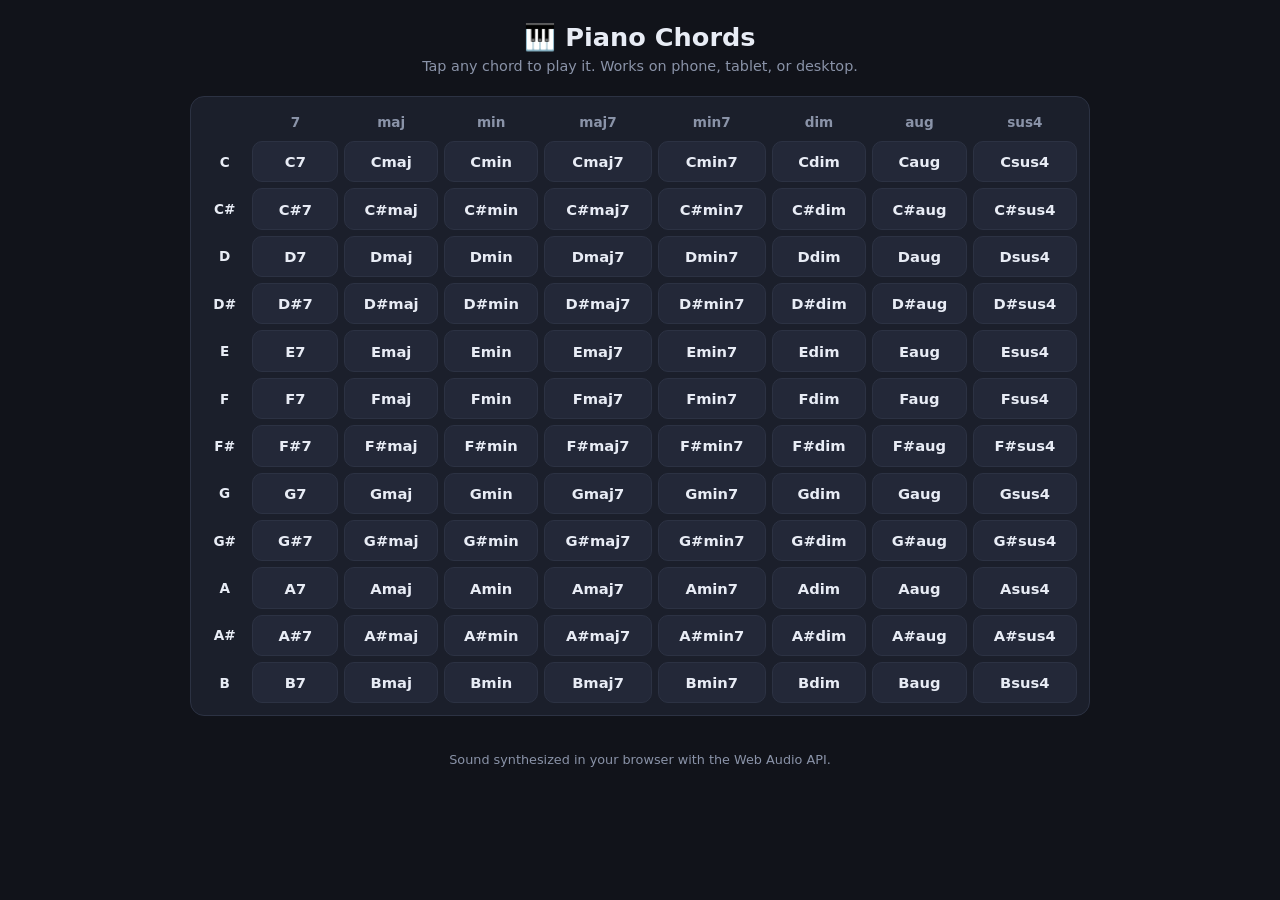
==== docs/index.html @ fda70921 "Add browser web app + GitHub Pages deployment Port the chord engine to the browser so it runs on any" ====
<!DOCTYPE html>
<html lang="en">
<head>
  <meta charset="UTF-8" />
  <meta name="viewport" content="width=device-width, initial-scale=1.0, maximum-scale=1.0, user-scalable=no" />
  <meta name="theme-color" content="#11131a" />
  <title>🎹 Piano Chords</title>
  <meta name="description" content="Tap a chord to hear it — works on any device, no install." />
  <link rel="stylesheet" href="./style.css" />
</head>
<body>
  <header>
    <h1>🎹 Piano Chords</h1>
    <p class="sub">Tap any chord to play it. Works on phone, tablet, or desktop.</p>
  </header>

  <main>
    <div class="grid-wrap">
      <table id="grid" aria-label="Chord grid"></table>
    </div>
  </main>

  <footer>
    <p>Sound synthesized in your browser with the Web Audio API.</p>
  </footer>

  <script type="module" src="./app.js"></script>
</body>
</html>
---- docs/style.css ----
:root {
  --bg: #11131a;
  --panel: #1b1f2b;
  --line: #2c3243;
  --text: #e8ecf5;
  --muted: #8a93a8;
  --accent: #6ea8fe;
  --accent-press: #b7d0ff;
}

* { box-sizing: border-box; }

html, body {
  margin: 0;
  background: var(--bg);
  color: var(--text);
  font-family: system-ui, -apple-system, "Segoe UI", Roboto, sans-serif;
  -webkit-text-size-adjust: 100%;
  -webkit-tap-highlight-color: transparent;
}

header {
  text-align: center;
  padding: 1.4rem 1rem 0.6rem;
}

h1 { margin: 0; font-size: 1.6rem; }
.sub { margin: 0.35rem 0 0; color: var(--muted); font-size: 0.9rem; }

main {
  padding: 0.8rem;
  display: flex;
  justify-content: center;
}

/* Horizontal scroll on narrow screens instead of squashing cells. */
.grid-wrap {
  width: 100%;
  max-width: 900px;
  overflow-x: auto;
  border-radius: 14px;
  border: 1px solid var(--line);
  background: var(--panel);
}

table {
  border-collapse: separate;
  border-spacing: 6px;
  width: 100%;
  padding: 6px;
}

th {
  color: var(--muted);
  font-weight: 600;
  font-size: 0.85rem;
  padding: 0.3rem;
}

th.root {
  color: var(--text);
  position: sticky;
  left: 0;
  background: var(--panel);
  z-index: 1;
}

td.chord {
  text-align: center;
  padding: 0.7rem 0.4rem;
  min-width: 64px;
  background: #232838;
  border: 1px solid var(--line);
  border-radius: 10px;
  font-size: 0.92rem;
  font-weight: 600;
  color: var(--text);
  cursor: pointer;
  user-select: none;
  transition: background 0.12s ease, transform 0.05s ease;
}

td.chord:hover { background: #2b3146; }

td.chord.active {
  background: var(--accent);
  color: #0b1020;
  transform: scale(0.95);
  box-shadow: 0 0 0 2px var(--accent-press);
}

footer {
  text-align: center;
  color: var(--muted);
  font-size: 0.8rem;
  padding: 0.6rem 1rem 1.6rem;
}

@media (max-width: 480px) {
  h1 { font-size: 1.35rem; }
  td.chord { min-width: 56px; padding: 0.6rem 0.3rem; font-size: 0.82rem; }
}
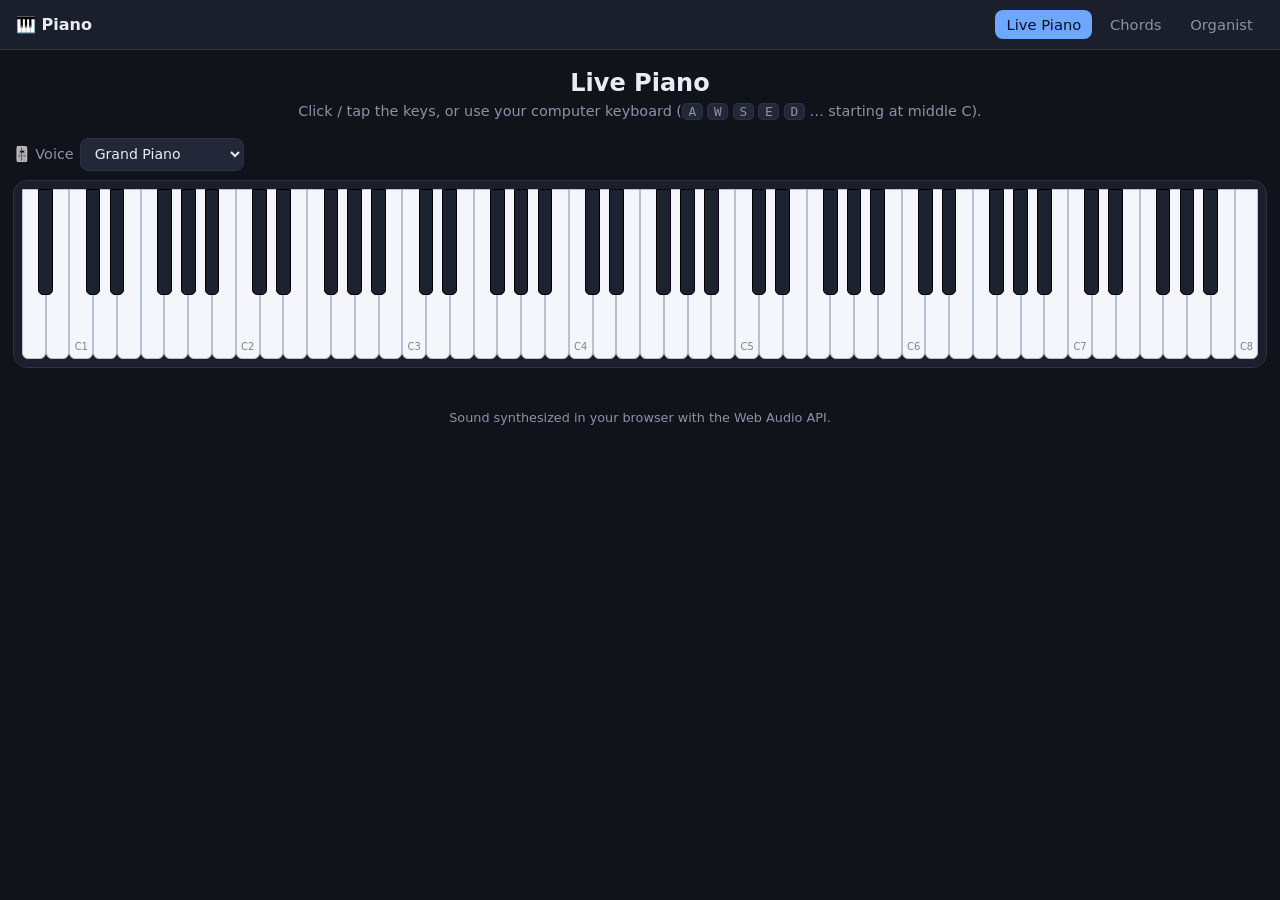
==== commit 0ccb00dd: "Full 88-key keyboard + selectable instrument voices - Keyboard now shows the whole piano (A0..C8) fi" ====
--- a/docs/index.html
+++ b/docs/index.html
@@ -2,28 +2,37 @@
 <html lang="en">
 <head>
   <meta charset="UTF-8" />
-  <meta name="viewport" content="width=device-width, initial-scale=1.0, maximum-scale=1.0, user-scalable=no" />
+  <meta name="viewport" content="width=device-width, initial-scale=1.0" />
   <meta name="theme-color" content="#11131a" />
-  <title>🎹 Piano Chords</title>
-  <meta name="description" content="Tap a chord to hear it — works on any device, no install." />
+  <title>🎹 Live Piano</title>
   <link rel="stylesheet" href="./style.css" />
 </head>
 <body>
+  <nav class="nav">
+    <span class="brand">🎹 Piano</span>
+    <a href="./index.html" class="active">Live Piano</a>
+    <a href="./chords.html">Chords</a>
+    <a href="./organist.html">Organist</a>
+  </nav>
+
   <header>
-    <h1>🎹 Piano Chords</h1>
-    <p class="sub">Tap any chord to play it. Works on phone, tablet, or desktop.</p>
+    <h1>Live Piano</h1>
+    <p class="sub">Click / tap the keys, or use your computer keyboard
+      (<kbd>A</kbd> <kbd>W</kbd> <kbd>S</kbd> <kbd>E</kbd> <kbd>D</kbd> … starting at middle C).</p>
   </header>
 
   <main>
-    <div class="grid-wrap">
-      <table id="grid" aria-label="Chord grid"></table>
+    <div class="controls">
+      <label>🎚️ Voice
+        <select id="voice"></select>
+      </label>
+    </div>
+    <div class="kb-wrap">
+      <div id="keyboard"></div>
     </div>
   </main>
 
-  <footer>
-    <p>Sound synthesized in your browser with the Web Audio API.</p>
-  </footer>
-
-  <script type="module" src="./app.js"></script>
+  <footer><p>Sound synthesized in your browser with the Web Audio API.</p></footer>
+  <script type="module" src="./piano-page.js"></script>
 </body>
 </html>
--- a/docs/style.css
+++ b/docs/style.css
@@ -6,6 +6,7 @@
   --muted: #8a93a8;
   --accent: #6ea8fe;
   --accent-press: #b7d0ff;
+  --warn: #f0a35e;
 }
 
 * { box-sizing: border-box; }
@@ -19,84 +20,157 @@
   -webkit-tap-highlight-color: transparent;
 }
 
-header {
-  text-align: center;
-  padding: 1.4rem 1rem 0.6rem;
+/* --- Nav --------------------------------------------------------------- */
+.nav {
+  display: flex;
+  align-items: center;
+  gap: 0.4rem;
+  padding: 0.6rem 1rem;
+  background: var(--panel);
+  border-bottom: 1px solid var(--line);
+  position: sticky;
+  top: 0;
+  z-index: 10;
+}
+.nav .brand { font-weight: 700; margin-right: auto; }
+.nav a {
+  color: var(--muted);
+  text-decoration: none;
+  padding: 0.4rem 0.7rem;
+  border-radius: 8px;
+  font-size: 0.92rem;
+}
+.nav a:hover { background: #232838; color: var(--text); }
+.nav a.active { background: var(--accent); color: #0b1020; }
+
+header { text-align: center; padding: 1.2rem 1rem 0.4rem; }
+h1 { margin: 0; font-size: 1.5rem; }
+.sub { margin: 0.35rem 0 0; color: var(--muted); font-size: 0.9rem; }
+kbd {
+  background: #232838; border: 1px solid var(--line); border-radius: 5px;
+  padding: 0 0.35rem; font-size: 0.8rem;
 }
 
-h1 { margin: 0; font-size: 1.6rem; }
-.sub { margin: 0.35rem 0 0; color: var(--muted); font-size: 0.9rem; }
+main { padding: 0.8rem; display: flex; flex-direction: column; align-items: center; }
 
-main {
-  padding: 0.8rem;
-  display: flex;
-  justify-content: center;
+/* --- Voice / control selectors --------------------------------------- */
+.controls {
+  width: 100%; max-width: 1300px; margin-bottom: 0.6rem;
+  display: flex; gap: 0.6rem; align-items: center;
+}
+.controls label, .voice-label {
+  display: inline-flex; align-items: center; gap: 0.4rem;
+  color: var(--muted); font-size: 0.9rem;
+}
+select {
+  background: #232838; color: var(--text); border: 1px solid var(--line);
+  border-radius: 8px; padding: 0.4rem 0.6rem; font-family: inherit; font-size: 0.88rem;
 }
 
-/* Horizontal scroll on narrow screens instead of squashing cells. */
+/* --- Chord grid ------------------------------------------------------- */
 .grid-wrap {
-  width: 100%;
-  max-width: 900px;
-  overflow-x: auto;
-  border-radius: 14px;
-  border: 1px solid var(--line);
-  background: var(--panel);
+  width: 100%; max-width: 900px; overflow-x: auto;
+  border-radius: 14px; border: 1px solid var(--line); background: var(--panel);
 }
-
-table {
-  border-collapse: separate;
-  border-spacing: 6px;
-  width: 100%;
-  padding: 6px;
-}
-
-th {
-  color: var(--muted);
-  font-weight: 600;
-  font-size: 0.85rem;
-  padding: 0.3rem;
-}
-
-th.root {
-  color: var(--text);
-  position: sticky;
-  left: 0;
-  background: var(--panel);
-  z-index: 1;
-}
-
+table { border-collapse: separate; border-spacing: 6px; width: 100%; padding: 6px; }
+th { color: var(--muted); font-weight: 600; font-size: 0.85rem; padding: 0.3rem; }
+th.root { color: var(--text); position: sticky; left: 0; background: var(--panel); z-index: 1; }
 td.chord {
-  text-align: center;
-  padding: 0.7rem 0.4rem;
-  min-width: 64px;
-  background: #232838;
-  border: 1px solid var(--line);
-  border-radius: 10px;
-  font-size: 0.92rem;
-  font-weight: 600;
-  color: var(--text);
-  cursor: pointer;
-  user-select: none;
+  text-align: center; padding: 0.7rem 0.4rem; min-width: 64px;
+  background: #232838; border: 1px solid var(--line); border-radius: 10px;
+  font-size: 0.92rem; font-weight: 600; color: var(--text);
+  cursor: pointer; user-select: none;
   transition: background 0.12s ease, transform 0.05s ease;
 }
-
 td.chord:hover { background: #2b3146; }
-
 td.chord.active {
-  background: var(--accent);
-  color: #0b1020;
-  transform: scale(0.95);
+  background: var(--accent); color: #0b1020; transform: scale(0.95);
   box-shadow: 0 0 0 2px var(--accent-press);
 }
 
-footer {
-  text-align: center;
-  color: var(--muted);
-  font-size: 0.8rem;
-  padding: 0.6rem 1rem 1.6rem;
+/* --- Piano keyboard --------------------------------------------------- */
+.kb-wrap {
+  width: 100%; max-width: 1300px;
+  border-radius: 14px; border: 1px solid var(--line); background: var(--panel);
+  padding: 8px;
 }
+.kb {
+  position: relative;
+  display: flex;
+  height: 170px;
+  width: 100%;             /* all keys fit on screen, no horizontal scroll */
+  user-select: none;
+  touch-action: none;
+}
+.key {
+  cursor: pointer;
+  border-radius: 0 0 6px 6px;
+}
+.key.white {
+  flex: 1 0 0;
+  background: #f4f6fb;
+  border: 1px solid #b9c0cf;
+  display: flex; align-items: flex-end; justify-content: center;
+  position: relative; z-index: 1;
+}
+.key.white .label {
+  font-size: 0.62rem; color: #7a8395; margin-bottom: 6px;
+  pointer-events: none;
+}
+.key.black {
+  position: absolute; top: 0; height: 62%;
+  background: #1d2230; border: 1px solid #000; border-radius: 0 0 5px 5px;
+  z-index: 2;
+}
+.key.white.down { background: var(--accent-press); }
+.key.black.down { background: #3a4870; }
+.key.white.playing { background: var(--accent); }
+.key.black.playing { background: #5a7fd6; }
+
+/* --- Organist --------------------------------------------------------- */
+.organist { gap: 1rem; }
+.transport {
+  display: flex; align-items: center; gap: 0.8rem; flex-wrap: wrap;
+  width: 100%; max-width: 1100px;
+}
+.status { color: var(--muted); font-size: 0.9rem; }
+.btn {
+  background: #232838; color: var(--text); border: 1px solid var(--line);
+  border-radius: 9px; padding: 0.5rem 0.9rem; font-size: 0.9rem;
+  font-weight: 600; cursor: pointer;
+}
+.btn:hover { background: #2b3146; }
+.btn.primary { background: var(--accent); color: #0b1020; border-color: transparent; }
+
+.cards {
+  display: grid; gap: 1rem; width: 100%; max-width: 1100px;
+  grid-template-columns: repeat(auto-fit, minmax(240px, 1fr));
+}
+.card {
+  background: var(--panel); border: 1px solid var(--line);
+  border-radius: 14px; padding: 1rem;
+}
+.card h2 { margin: 0 0 0.4rem; font-size: 1.05rem; }
+.card p { margin: 0 0 0.7rem; color: var(--muted); font-size: 0.85rem; }
+.card code {
+  background: #232838; padding: 0 0.3rem; border-radius: 4px; font-size: 0.82rem;
+}
+.card select, .card input[type=file], .card textarea {
+  width: 100%; background: #232838; color: var(--text);
+  border: 1px solid var(--line); border-radius: 8px; padding: 0.5rem;
+  margin-bottom: 0.6rem; font-family: inherit; font-size: 0.85rem;
+}
+.card.experimental { border-color: var(--warn); }
+.tag {
+  font-size: 0.65rem; font-weight: 700; padding: 0.1rem 0.45rem;
+  border-radius: 999px; background: var(--accent); color: #0b1020; vertical-align: middle;
+}
+.tag.warn { background: var(--warn); }
+
+footer { text-align: center; color: var(--muted); font-size: 0.8rem; padding: 1rem; }
 
 @media (max-width: 480px) {
-  h1 { font-size: 1.35rem; }
+  h1 { font-size: 1.3rem; }
   td.chord { min-width: 56px; padding: 0.6rem 0.3rem; font-size: 0.82rem; }
+  .kb { height: 150px; }
 }
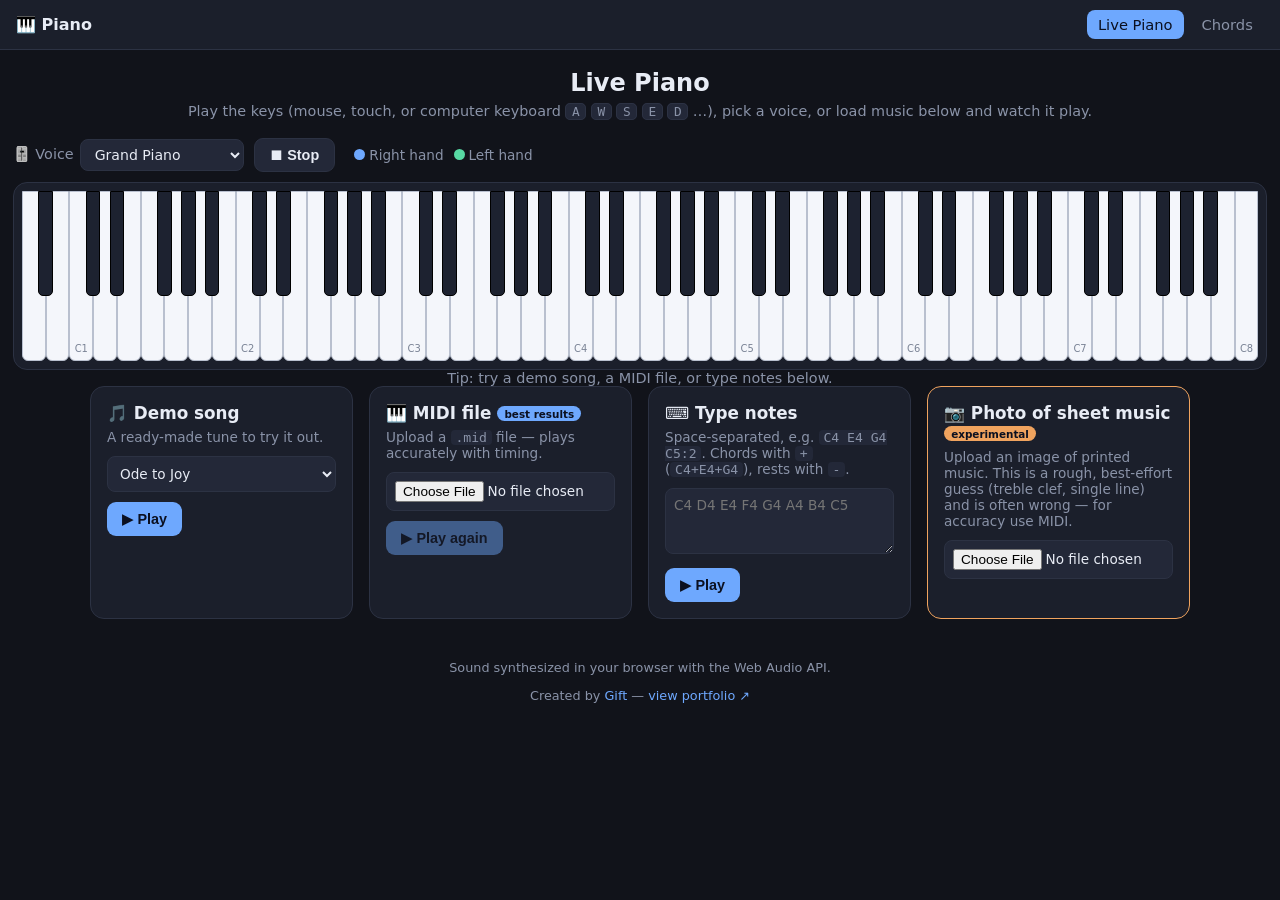
==== commit bc61e02f: "Merge organist into Live Piano; hand colours; credit; MIDI replay guard - Remove the separate Organi" ====
--- a/docs/index.html
+++ b/docs/index.html
@@ -12,27 +12,71 @@
     <span class="brand">🎹 Piano</span>
     <a href="./index.html" class="active">Live Piano</a>
     <a href="./chords.html">Chords</a>
-    <a href="./organist.html">Organist</a>
   </nav>
 
   <header>
     <h1>Live Piano</h1>
-    <p class="sub">Click / tap the keys, or use your computer keyboard
-      (<kbd>A</kbd> <kbd>W</kbd> <kbd>S</kbd> <kbd>E</kbd> <kbd>D</kbd> … starting at middle C).</p>
+    <p class="sub">Play the keys (mouse, touch, or computer keyboard
+      <kbd>A</kbd> <kbd>W</kbd> <kbd>S</kbd> <kbd>E</kbd> <kbd>D</kbd> …), pick a
+      voice, or load music below and watch it play.</p>
   </header>
 
   <main>
     <div class="controls">
-      <label>🎚️ Voice
-        <select id="voice"></select>
-      </label>
+      <label>🎚️ Voice <select id="voice"></select></label>
+      <button id="stop" class="btn">⏹ Stop</button>
+      <span class="legend">
+        <span class="dot right"></span>Right hand
+        <span class="dot left"></span>Left hand
+      </span>
     </div>
-    <div class="kb-wrap">
-      <div id="keyboard"></div>
+
+    <div class="kb-wrap"><div id="keyboard"></div></div>
+
+    <div id="status" class="status">Tip: try a demo song, a MIDI file, or type notes below.</div>
+
+    <div class="cards">
+      <section class="card">
+        <h2>🎵 Demo song</h2>
+        <p>A ready-made tune to try it out.</p>
+        <select id="demo-select"></select>
+        <button id="demo-play" class="btn primary">▶ Play</button>
+      </section>
+
+      <section class="card">
+        <h2>🎹 MIDI file <span class="tag">best results</span></h2>
+        <p>Upload a <code>.mid</code> file — plays accurately with timing.</p>
+        <input type="file" id="midi-file" accept=".mid,.midi,audio/midi" />
+        <button id="midi-play" class="btn primary" disabled>▶ Play again</button>
+      </section>
+
+      <section class="card">
+        <h2>⌨️ Type notes</h2>
+        <p>Space-separated, e.g. <code>C4 E4 G4 C5:2</code>. Chords with
+          <code>+</code> (<code>C4+E4+G4</code>), rests with <code>-</code>.</p>
+        <textarea id="text-input" rows="3"
+          placeholder="C4 D4 E4 F4 G4 A4 B4 C5"></textarea>
+        <button id="text-play" class="btn primary">▶ Play</button>
+      </section>
+
+      <section class="card experimental">
+        <h2>📷 Photo of sheet music <span class="tag warn">experimental</span></h2>
+        <p>Upload an image of printed music. This is a rough, best-effort
+          guess (treble clef, single line) and is often wrong — for accuracy
+          use MIDI.</p>
+        <input type="file" id="image-file" accept="image/*" />
+      </section>
     </div>
   </main>
 
-  <footer><p>Sound synthesized in your browser with the Web Audio API.</p></footer>
+  <footer>
+    <p>Sound synthesized in your browser with the Web Audio API.</p>
+    <p class="credit">Created by
+      <a href="https://giftlin27.github.io/GiftPortfolio/" target="_blank" rel="noopener">Gift</a>
+      — <a href="https://giftlin27.github.io/GiftPortfolio/" target="_blank" rel="noopener">view portfolio ↗</a>
+    </p>
+  </footer>
+
   <script type="module" src="./piano-page.js"></script>
 </body>
 </html>
--- a/docs/style.css
+++ b/docs/style.css
@@ -124,8 +124,19 @@
 }
 .key.white.down { background: var(--accent-press); }
 .key.black.down { background: #3a4870; }
+/* Playback highlight, coloured by hand. */
 .key.white.playing { background: var(--accent); }
 .key.black.playing { background: #5a7fd6; }
+.key.white.playing.right { background: #6ea8fe; }
+.key.black.playing.right { background: #3f6fd0; }
+.key.white.playing.left  { background: #57d9a3; }
+.key.black.playing.left  { background: #2f9e76; }
+
+/* Hand legend */
+.legend { color: var(--muted); font-size: 0.85rem; display: inline-flex; align-items: center; }
+.dot { width: 11px; height: 11px; border-radius: 50%; display: inline-block; margin: 0 4px 0 10px; }
+.dot.right { background: #6ea8fe; }
+.dot.left { background: #57d9a3; }
 
 /* --- Organist --------------------------------------------------------- */
 .organist { gap: 1rem; }
@@ -141,6 +152,8 @@
 }
 .btn:hover { background: #2b3146; }
 .btn.primary { background: var(--accent); color: #0b1020; border-color: transparent; }
+.btn:disabled { opacity: 0.45; cursor: not-allowed; }
+.btn:disabled:hover { background: var(--accent); }
 
 .cards {
   display: grid; gap: 1rem; width: 100%; max-width: 1100px;
@@ -168,6 +181,9 @@
 .tag.warn { background: var(--warn); }
 
 footer { text-align: center; color: var(--muted); font-size: 0.8rem; padding: 1rem; }
+footer .credit { margin-top: 0.3rem; }
+footer .credit a { color: var(--accent); text-decoration: none; }
+footer .credit a:hover { text-decoration: underline; }
 
 @media (max-width: 480px) {
   h1 { font-size: 1.3rem; }
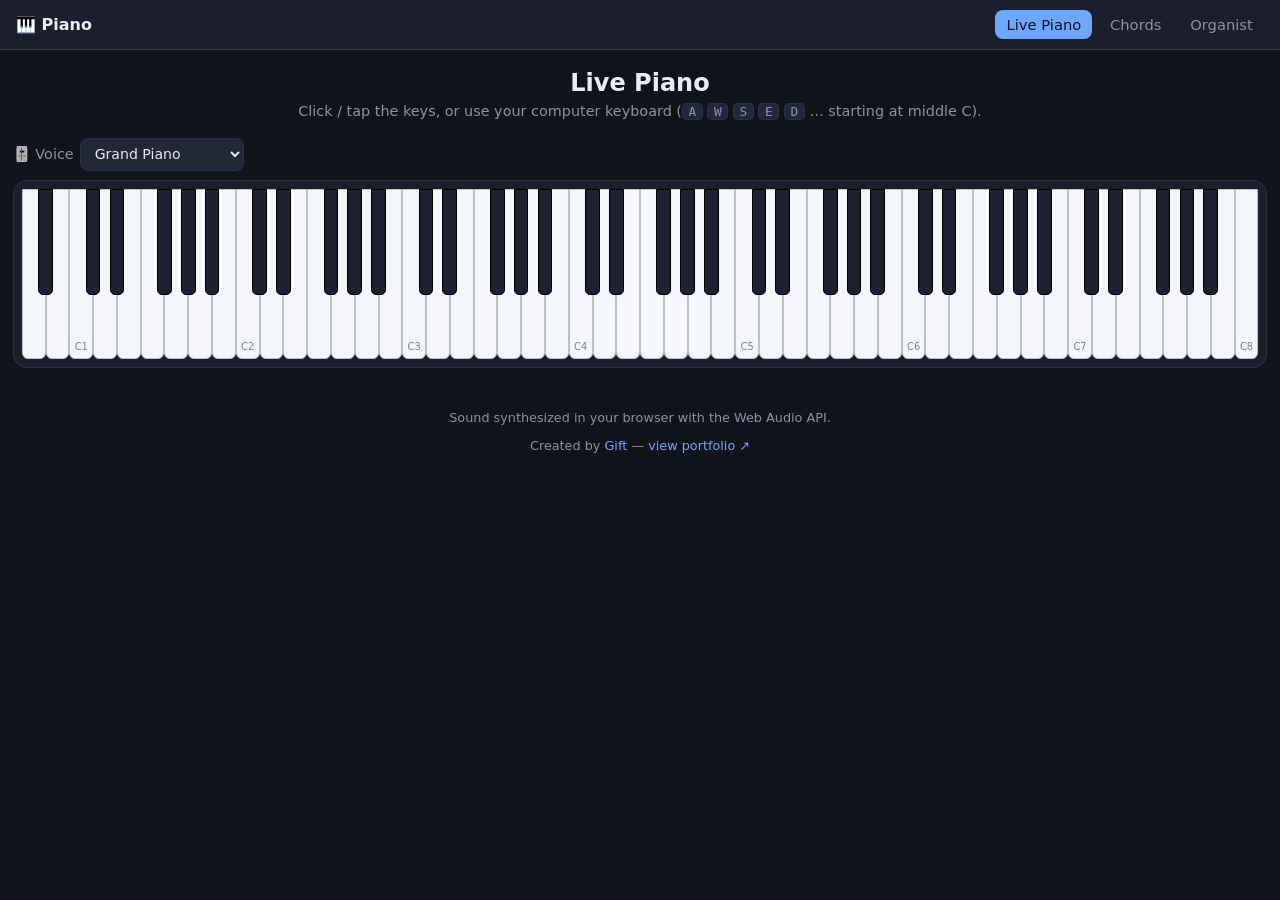
==== commit d221a8f7: "Restore Organist tab, clean URLs, real samples (WebAudioFont) - Restore the Organist page (the earli" ====
--- a/docs/index.html
+++ b/docs/index.html
@@ -10,62 +10,25 @@
 <body>
   <nav class="nav">
     <span class="brand">🎹 Piano</span>
-    <a href="./index.html" class="active">Live Piano</a>
-    <a href="./chords.html">Chords</a>
+    <a href="./" class="active">Live Piano</a>
+    <a href="./chords">Chords</a>
+    <a href="./organist">Organist</a>
   </nav>
 
   <header>
     <h1>Live Piano</h1>
-    <p class="sub">Play the keys (mouse, touch, or computer keyboard
-      <kbd>A</kbd> <kbd>W</kbd> <kbd>S</kbd> <kbd>E</kbd> <kbd>D</kbd> …), pick a
-      voice, or load music below and watch it play.</p>
+    <p class="sub">Click / tap the keys, or use your computer keyboard
+      (<kbd>A</kbd> <kbd>W</kbd> <kbd>S</kbd> <kbd>E</kbd> <kbd>D</kbd> … starting at middle C).</p>
   </header>
 
   <main>
     <div class="controls">
-      <label>🎚️ Voice <select id="voice"></select></label>
-      <button id="stop" class="btn">⏹ Stop</button>
-      <span class="legend">
-        <span class="dot right"></span>Right hand
-        <span class="dot left"></span>Left hand
-      </span>
+      <label>🎚️ Voice
+        <select id="voice"></select>
+      </label>
     </div>
-
-    <div class="kb-wrap"><div id="keyboard"></div></div>
-
-    <div id="status" class="status">Tip: try a demo song, a MIDI file, or type notes below.</div>
-
-    <div class="cards">
-      <section class="card">
-        <h2>🎵 Demo song</h2>
-        <p>A ready-made tune to try it out.</p>
-        <select id="demo-select"></select>
-        <button id="demo-play" class="btn primary">▶ Play</button>
-      </section>
-
-      <section class="card">
-        <h2>🎹 MIDI file <span class="tag">best results</span></h2>
-        <p>Upload a <code>.mid</code> file — plays accurately with timing.</p>
-        <input type="file" id="midi-file" accept=".mid,.midi,audio/midi" />
-        <button id="midi-play" class="btn primary" disabled>▶ Play again</button>
-      </section>
-
-      <section class="card">
-        <h2>⌨️ Type notes</h2>
-        <p>Space-separated, e.g. <code>C4 E4 G4 C5:2</code>. Chords with
-          <code>+</code> (<code>C4+E4+G4</code>), rests with <code>-</code>.</p>
-        <textarea id="text-input" rows="3"
-          placeholder="C4 D4 E4 F4 G4 A4 B4 C5"></textarea>
-        <button id="text-play" class="btn primary">▶ Play</button>
-      </section>
-
-      <section class="card experimental">
-        <h2>📷 Photo of sheet music <span class="tag warn">experimental</span></h2>
-        <p>Upload an image of printed music. This is a rough, best-effort
-          guess (treble clef, single line) and is often wrong — for accuracy
-          use MIDI.</p>
-        <input type="file" id="image-file" accept="image/*" />
-      </section>
+    <div class="kb-wrap">
+      <div id="keyboard"></div>
     </div>
   </main>
 
@@ -76,7 +39,6 @@
       — <a href="https://giftlin27.github.io/GiftPortfolio/" target="_blank" rel="noopener">view portfolio ↗</a>
     </p>
   </footer>
-
   <script type="module" src="./piano-page.js"></script>
 </body>
 </html>
